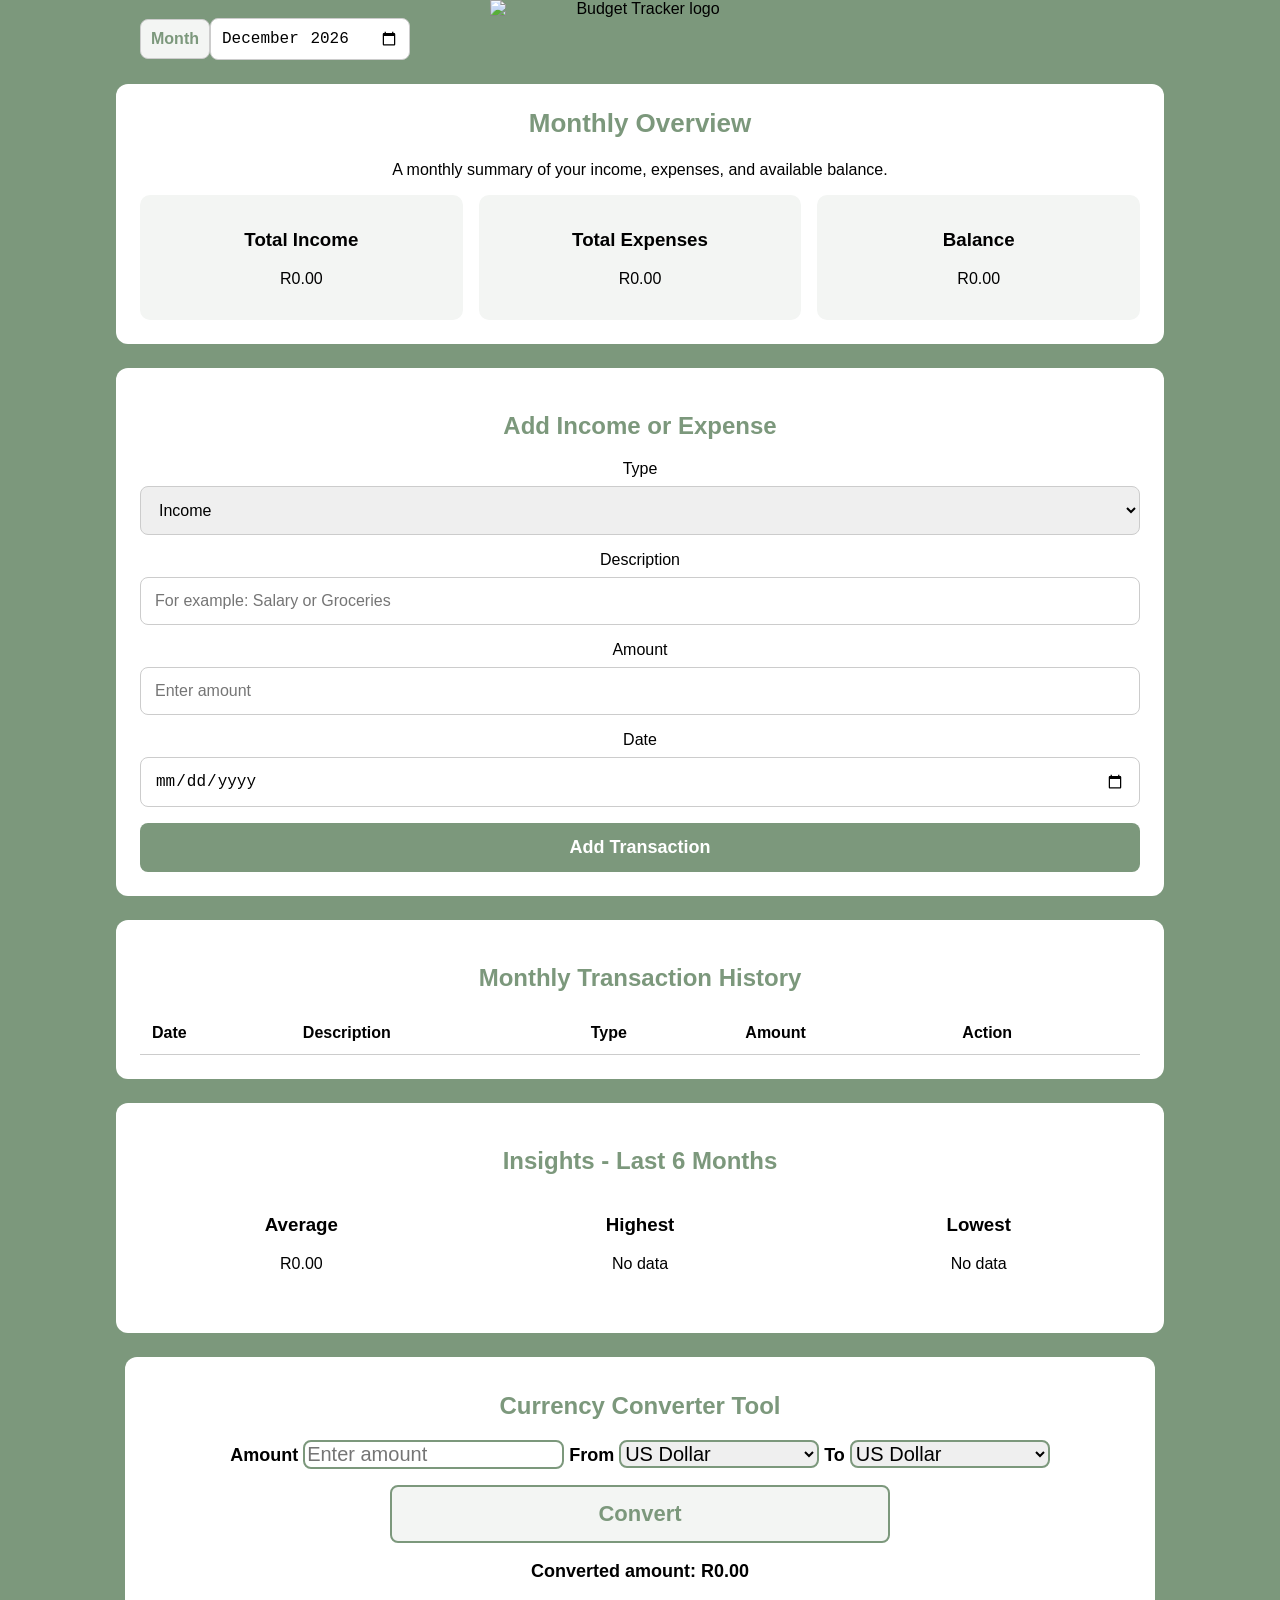
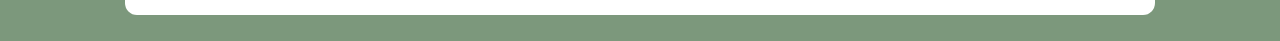
==== frontend/dashboard.html @ 7307867e "Initial commit" ====
<!DOCTYPE html>
<html lang="en">
<head>
  <meta charset="UTF-8">
  <meta name="viewport" content="width=device-width, initial-scale=1.0">
  <title>Budget Tracker</title>
  <link rel="stylesheet" href="style.css">
</head>

<body>

  <!-- Main front page header -->
  <header>
  <img src="images/BudgetTrackerLogo.png" alt="Budget Tracker logo">

  <!--Hidden header
  <div>
    <h1>Budget Tracker</h1>
    <p>Track your income, expenses and savings in one place.</p>
  </div>
  -->
</header>

<!-- Main financial overview section -->
<main>
  <section class="month-selector">
  <label for="month-filter">Month</label>
  <input type="month" id="month-filter">
</section>
</section>
  <section class="overview">
    
    <h2>Monthly Overview</h2>

    <p>
      A monthly summary of your income, expenses, and available balance.
    </p>
    <div class="summary-cards">

  <div class="summary-card">
    <h3>Total Income</h3>
    <p id="total-income">R0.00</p>
  </div>

  <div class="summary-card">
    <h3>Total Expenses</h3>
    <p id="total-expenses">R0.00</p>
  </div>

  <div class="summary-card">
    <h3>Balance</h3>
    <p id="total-balance">R0.00</p>
  </div>


</div>
  </section>


<!-- ADD TRANSACTION SECTION -->

<section class="add-transaction">
  <h2>Add Income or Expense</h2>

  <label for="transaction-type">Type</label>
  <select id="transaction-type">
    <option value="income">Income</option>
    <option value="expense">Expense</option>
  </select>

  <label for="transaction-description">Description</label>
  <input
    type="text"
    id="transaction-description"
    placeholder="For example: Salary or Groceries"
  >

  <label for="transaction-amount">Amount</label>
  <input
    type="number"
    id="transaction-amount"
    placeholder="Enter amount"
  >
<label for="transaction-date">Date</label>
<input type="date" id="transaction-date">
  <button type="button" id="add-transaction-button">
    Add Transaction
  </button>
</section>

<!-- TRANSACTION HISTORY SECTION -->

<section class="transaction-history">
  <h2>Monthly Transaction History</h2>

  
<!--table headings for transaction history -->
 <table class="transaction-table">
  <tr>
    <th>Date</th>
    <th>Description</th>
    <th>Type</th>
    <th>Amount</th>
    <th>Action</th>
  </tr>

  <tbody id="transaction-list">
  </tbody>
</table>
</section>



<!-- INSIGHTS SECTION -->
 
  <section class="insights">
  <h2>Insights - Last 6 Months</h2>

  <div class="insight-cards">

    <div class="insight-card">
      <h3>Average</h3>
      <p id="average-expenses">R0.00</p>
    </div>

    <div class="insight-card">
      <h3>Highest</h3>
      <p id="highest-month">No data</p>
    </div>

    <div class="insight-card">
      <h3>Lowest</h3>
      <p id="lowest-month">No data</p>
    </div>

  </div>
</section>


  <!-- CURRENCY CONVERTER SECTION -->

  <section class="currency-converter">

  <h2>Currency Converter Tool</h2>

  <label for="amount">Amount</label>
  <input type="number" id="amount" placeholder="Enter amount">

  <label for="from-currency">From</label>
  <select id="from-currency">
    <option value="USD">US Dollar</option>
    <option value="ZAR">South African Rand</option>
    <option value="AUD">Australian Dollar</option>
  <option value="CAD">Canadian Dollar</option>
<option value="JPY">Japanese Yen</option>
  <option value="CHF">Swiss Franc</option>
  <option value="NZD">New Zealand Dollar</option>
    <option value="GBP">British Pound</option>
    <option value="EUR">Euro</option>
  </select>

  <label for="to-currency">To</label>
  <select id="to-currency">
  <option value="USD">US Dollar</option>
  <option value="ZAR">South African Rand</option>
  <option value="AUD">Australian Dollar</option>
  <option value="CAD">Canadian Dollar</option>
<option value="JPY">Japanese Yen</option>
  <option value="CHF">Swiss Franc</option>
  <option value="NZD">New Zealand Dollar</option>
    <option value="GBP">British Pound</option>
    <option value="EUR">Euro</option>
  </select>

 <!-- ID ADDED TO BUTTON AND RESULT FOR API -->

  <button type="button" id="convert-button">Convert</button>
<p id="conversion-result">Converted amount: R0.00</p>
</section>
</main>

  <script src="script.js"></script>

</body>

</html>
---- frontend/style.css ----
/* Styling for whole page */
body {
  /* Removes browser's default space around page */
  margin: 0;
text-align: center;
  /* Sets the main font for the page */
  font-family: Arial, sans-serif;

  /* Sets main background colour */
  background-color: #7c987c;

  /* Setting default text colour */
 color: #000000 ;
}
/* Styling for header area */
header {
  /* Placing logo and text next to each other */
  display: flex;
justify-content: center;
  /* Aligns the logo + text vertically */
  align-items: center;

  background-color: hsl(120, 12%, 54%);
}


/* Styles the logo image inside the header */
header img {
  /* Sets the width of the logo */
  width: 300px;
}

/* Styles main overview tile */

.overview {
  /* Limits how wide the tile can become */
  max-width: 1000px;

  /* Centres the tile horizontally */
  margin: 0 auto;

  /* Adds space inside the tile */
  padding: 24px;

  /* Gives the tile a white background */
  background-color: white;

  /* Rounds the corners */
  border-radius: 12px;
}

.overview h2 {
  margin-top: 0;
  font-size: 26px;
font-family: "League Spartan", sans-serif;
color: #7c987c;
}

/* Styles login and signup box */
.auth-page {
  width: 300px;
  margin: 50px auto;
  padding: 20px;
  background-color: rgb(255, 255, 255);
border-radius: 12px;
}

/* Centres logo */
.auth-logo {
  display: block;
  width: 230px;
  margin: 10px auto;
}

/* Styles the Login heading */
.auth-page h1 {
  font-family: "League Spartan", sans-serif;
   color: hsl(120, 12%, 54%); 
}

/* Arranges the login and signup form vertically */

.auth-page form {
  display: flex;
  flex-direction: column;
  gap: 12px;
}

/* Styles  email and password boxes */
.auth-page input {
  padding: 12px;
  border: 1px solid #cccccc;
  border-radius: 8px;
  font-size: 16px;
}
.auth-page a {
  color: #7c987c;
  font-family: "League Spartan", sans-serif;
  font-weight: 600;
}


/* CARDS INSIDE OVERVIEW STYLING*/

/* Placing overview cards next to each other */
.summary-cards {
  display: flex;
  gap: 16px;
}

/* Styling for each overview card */
.summary-card {
  flex: 1;
  padding: 16px;
  background-color: #f3f5f3;
  border-radius: 10px; /* needed for rounded edge*/
}

/* Styling for currency converter tile */
.currency-converter {
  max-width: 1000px;
  margin: 24px auto;
  padding: 15px;
  background-color: white;
  border-radius: 12px;
   font-family: "League Spartan", sans-serif;
  font-size: 18px;
  font-weight: 600;
}
.currency-converter h2 {
  color: #7c987c;
  font-size: 24px;
  font-family: "League Spartan", sans-serif;
  
}

.currency-converter input,
.currency-converter select,
.currency-converter button {
  font-family: "League Spartan", sans-serif;
  font-size: 20px;
  font-weight: 500;
  border: 2px solid #7c987c;
  border-radius: 8px;
}

.currency-converter button {
  width: 50%;
  padding: 14px;
  margin-top: 16px;
  background-color: #f3f5f3;
  color: #7c987c;
  font-size: 22px;
  font-weight: 700;
}


 /* Styling for Insights tile */
.insights {
  max-width: 1000px;
  margin: 24px auto;
  padding: 24px;
  background-color: white;
  border-radius: 12px;
}
/* Styling for Insights heading */
.insights h2 {
  color: #7c987c;
  font-family: "League Spartan", sans-serif;
}

/* Styles Add Income or Expense tile */
.add-transaction {
  max-width: 1000px;
  margin: 24px auto;
  padding: 24px;
  background-color: white;
  border-radius: 12px;
}

/* Styles the Add Transaction heading */
.add-transaction h2 {
  color: #7c987c;
  font-family: "League Spartan", sans-serif;
}

/* Styles form fields */
.add-transaction input,
.add-transaction select {
  width: 100%;
  padding: 14px;
  margin: 8px 0 16px;
  border: 1px solid #cccccc;
  border-radius: 8px;
  font-size: 16px;
  box-sizing: border-box;
}

/* Styles Add Transaction button */
.add-transaction button {
  width: 100%;
  padding: 14px;
  background-color: #7c987c;
  color: white;
  border: none;
  border-radius: 8px;
  font-family: "League Spartan", sans-serif;
  font-size: 18px;
  font-weight: 600;
}

/* Styles the Transaction History tile */
.transaction-history {
  max-width: 1000px;
  margin: 24px auto;
  padding: 24px;
  background-color: white;
  border-radius: 12px;
}

/* Styles the Transaction History heading */
.transaction-history h2 {
  color: #7c987c;
  font-family: "League Spartan", sans-serif;
}

.month-selector {
  max-width: 1000px;
  margin: 0 auto 24px;

  display: flex;
  align-items: center;
}

.month-selector label {
  font-family: "League Spartan", sans-serif;
  color: #7c987c;
  font-weight: 600;
  padding: 10px;
  border: 1px solid #cccccc;
  border-radius: 8px;
  background-color:  #f3f5f3;
  font-size: 16px;
}

.month-selector input {
  padding: 10px;
  border: 1px solid #cccccc;
  border-radius: 8px;
  font-size: 16px;
}


/* table styling for transaction table*/ 

.transaction-table {
  width: 100%;
  border-collapse: collapse;
}

.transaction-table th,
.transaction-table td {
  padding: 12px;
  border-bottom: 1px solid #cccccc;
  text-align: left;
}


.insight-cards {
  display: flex;
  gap: 16px;
}

.insight-card {
  flex: 1;
  padding: 20px;
  border-radius: 12px;
  text-align: center;
}

.insight-card h3 {
  font-family: "League Spartan", sans-serif;
  margin-top: 0;
}
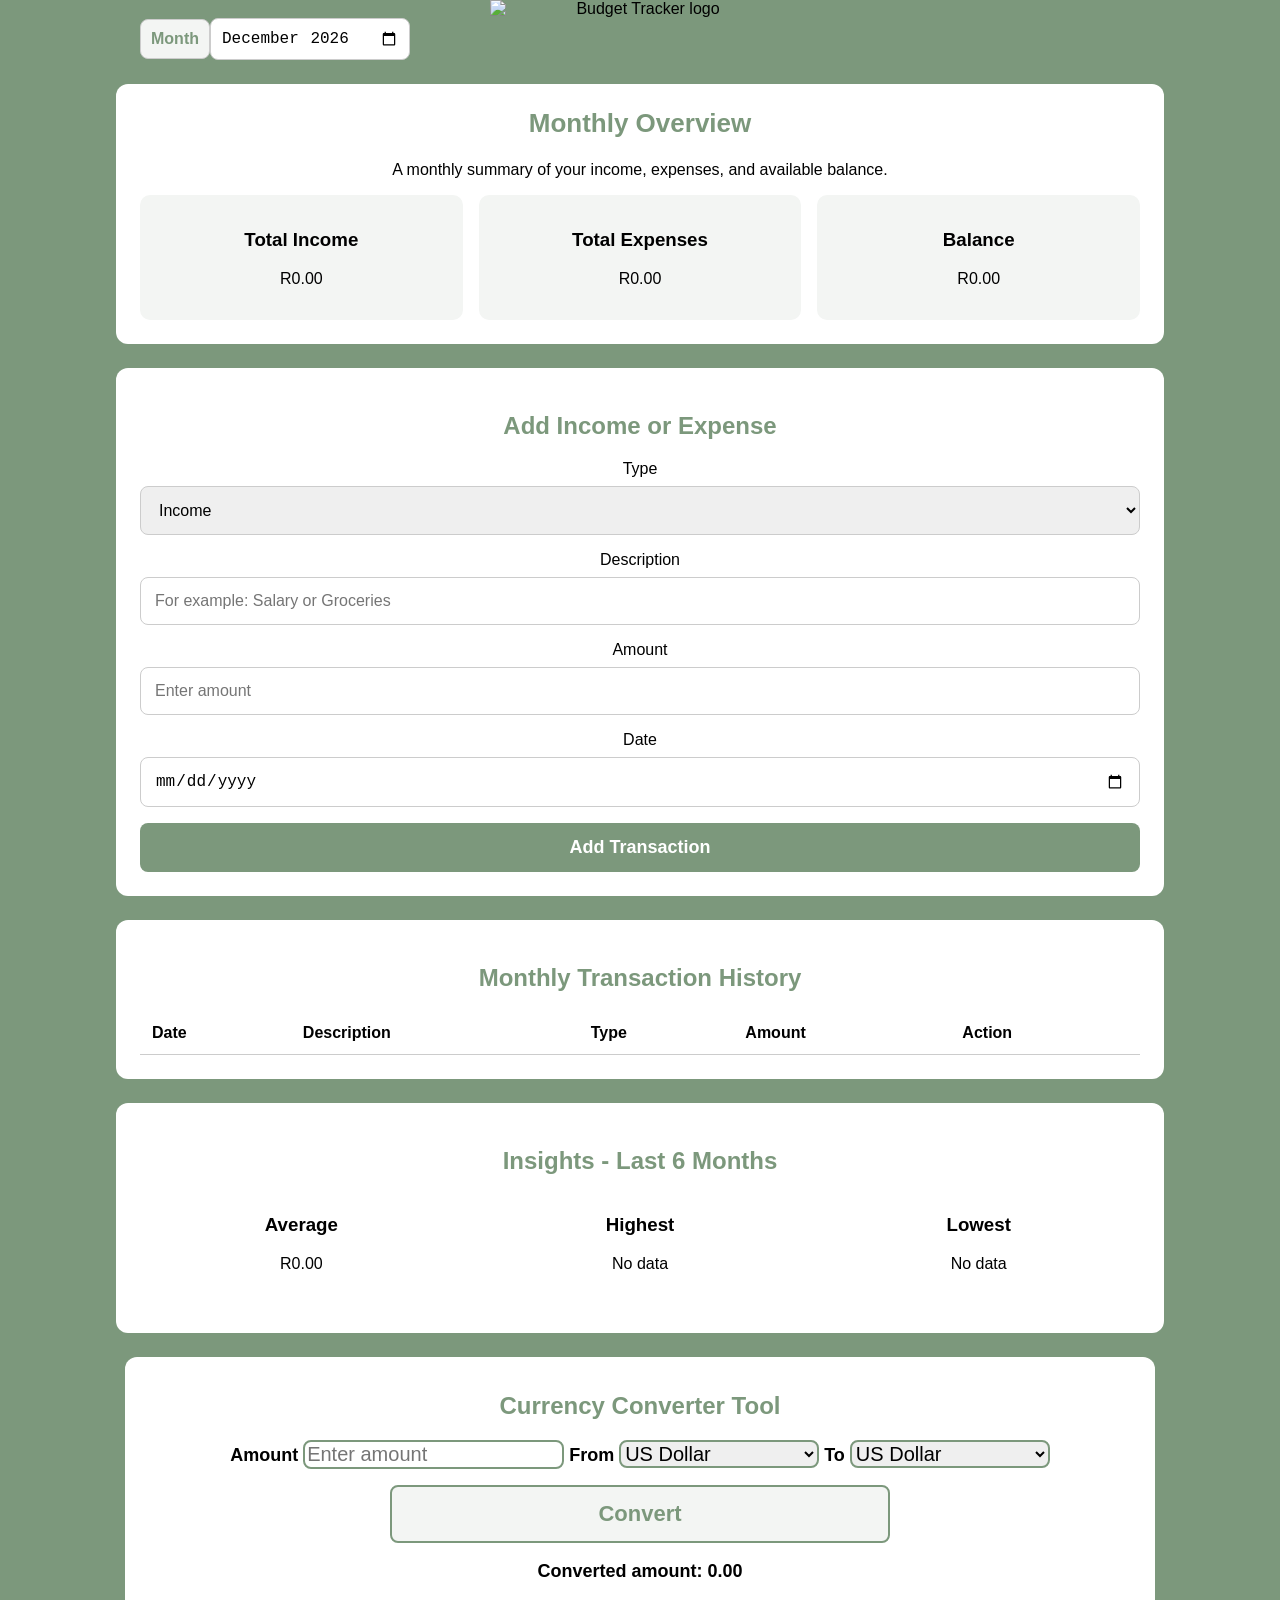
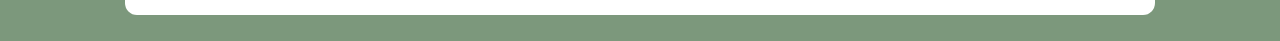
==== commit f0cea0ac: "Fixing currency converter result label" ====
--- a/frontend/dashboard.html
+++ b/frontend/dashboard.html
@@ -112,7 +112,7 @@
 
 
 <!-- INSIGHTS SECTION -->
- 
+
   <section class="insights">
   <h2>Insights - Last 6 Months</h2>
 
@@ -175,8 +175,7 @@
  <!-- ID ADDED TO BUTTON AND RESULT FOR API -->
 
   <button type="button" id="convert-button">Convert</button>
-<p id="conversion-result">Converted amount: R0.00</p>
-</section>
+<p id="conversion-result">Converted amount: 0.00</p></section>
 </main>
 
   <script src="script.js"></script>
--- a/frontend/style.css
+++ b/frontend/style.css
@@ -283,3 +283,84 @@
   margin-top: 0;
 }
 
+/*MOBILE RESPONSIVENESS STYLING*/
+/* Makes dashboard more responsive for smaller phone screen */
+@media (max-width: 700px) {
+  .overview,
+  .add-transaction,
+  .transaction-history,
+  .currency-converter,
+  .insights {
+    margin-left: 12px;
+    margin-right: 12px;
+    padding: 16px;
+  }
+
+  .summary-cards,
+  .insight-cards {
+    flex-direction: column;
+  }
+
+  .transaction-history {
+    overflow-x: auto;
+  }
+
+  .currency-converter button {
+    width: 100%;
+  }
+
+  header img {
+    width: 220px;
+  }
+
+  .month-selector {
+    margin-left: 12px;
+    margin-right: 12px;
+  }
+}
+
+/*converter styling stacked to be mobile responsive*/
+
+@media (max-width: 700px) {
+  .currency-converter input,
+  .currency-converter select,
+  .currency-converter button {
+    width: 100%;
+    box-sizing: border-box;
+    margin-top: 8px;
+    margin-bottom: 12px;
+  }
+
+  .currency-converter label {
+    display: block;
+    text-align: left;
+    margin-top: 10px;
+  }
+
+  .currency-converter {
+    font-size: 16px;
+  }
+}
+/* login and signup pages responsive styling */
+@media (max-width: 700px) {
+  .auth-logo {
+    width: 170px;
+    max-width: 80%;
+    display: block;
+    margin: 20px auto 10px auto;
+  }
+
+  .auth-page {
+  width: auto;
+  max-width: 320px;
+  margin: 0 auto;
+  padding: 18px;
+  box-sizing: border-box;
+}
+
+  .auth-page input,
+  .auth-page button {
+    width: 100%;
+    box-sizing: border-box;
+  }
+}
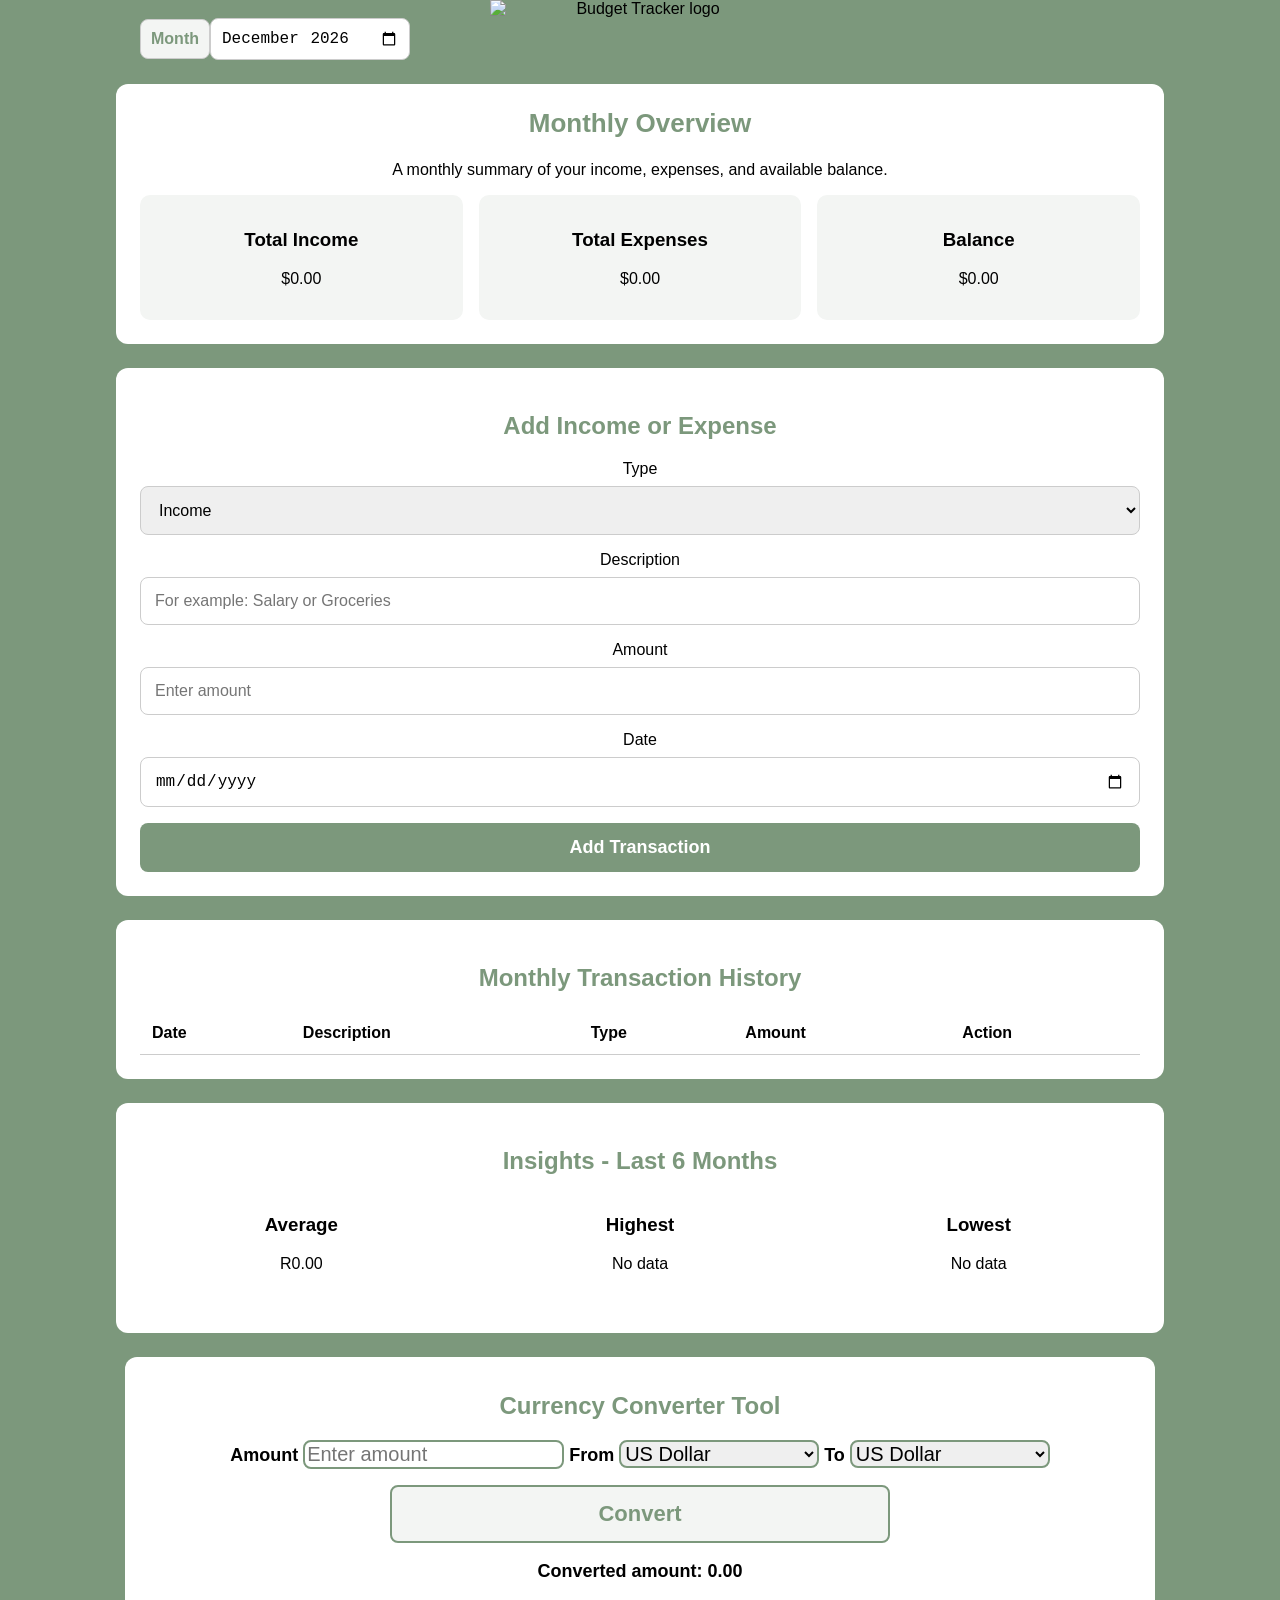
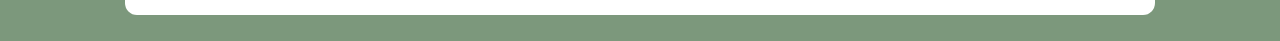
==== commit 5e73e143: "Fixing user specific transactions Local storage, transaction assignment to email address" ====
--- a/frontend/dashboard.html
+++ b/frontend/dashboard.html
@@ -39,17 +39,17 @@
 
   <div class="summary-card">
     <h3>Total Income</h3>
-    <p id="total-income">R0.00</p>
+    <p id="total-income">$0.00</p>
   </div>
 
   <div class="summary-card">
     <h3>Total Expenses</h3>
-    <p id="total-expenses">R0.00</p>
+    <p id="total-expenses">$0.00</p>
   </div>
 
   <div class="summary-card">
     <h3>Balance</h3>
-    <p id="total-balance">R0.00</p>
+    <p id="total-balance">$0.00</p>
   </div>
 
 
